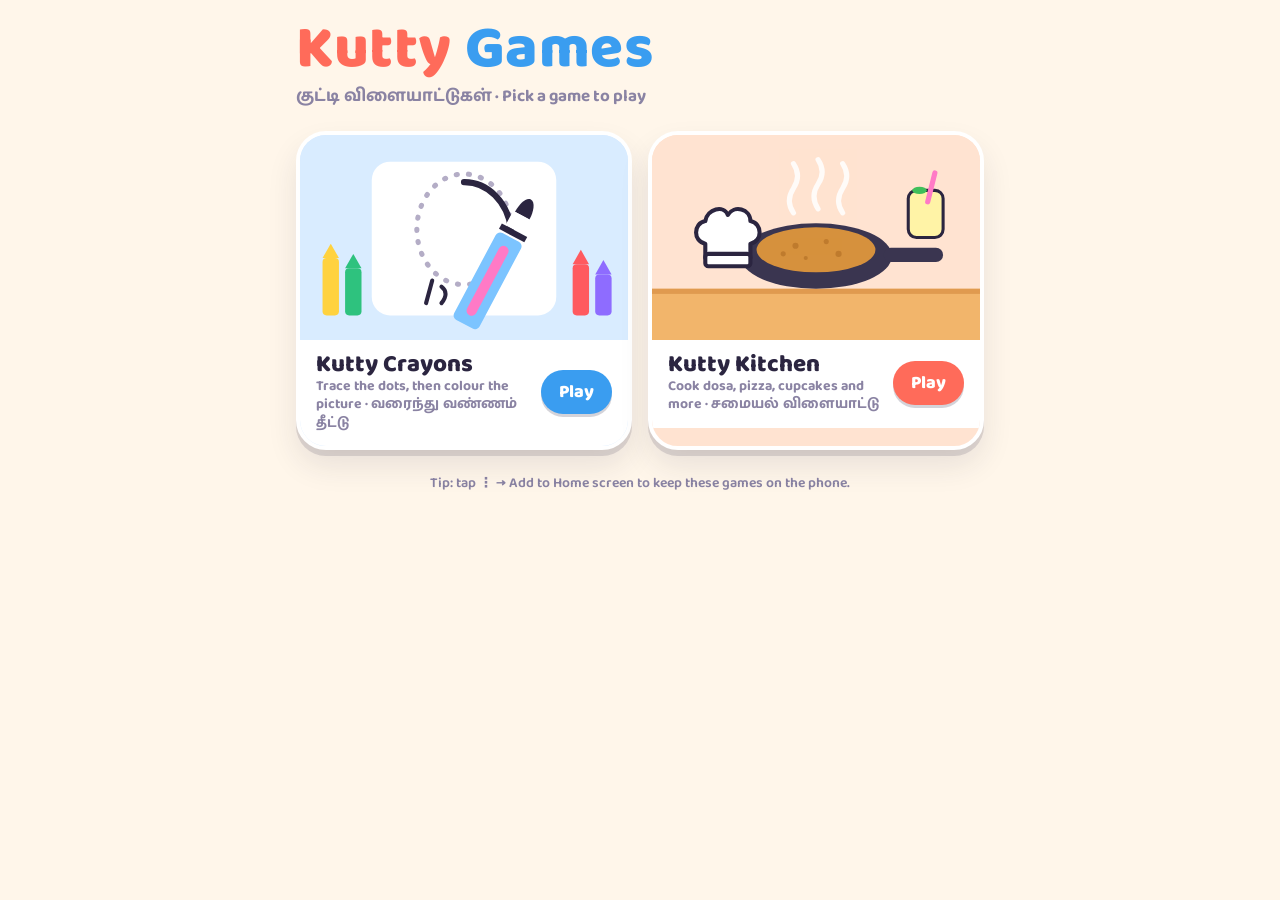
==== index.html @ e0dbfd96 "Add Kutty Games home screen and Kutty Kitchen cooking game; move Kutty Crayons to /crayons Co-Author" ====
<!doctype html>
<html lang="en">
<head>
<meta charset="utf-8">
<meta name="viewport" content="width=device-width,initial-scale=1,viewport-fit=cover">
<title>Kutty Games</title>
<meta name="theme-color" content="#fff6ea">
<meta name="description" content="Kids games: trace-and-colour pictures and cook yummy dishes.">
<link rel="manifest" href="manifest.webmanifest">
<link rel="icon" href="icons/icon-192.png">
<link rel="apple-touch-icon" href="icons/icon-192.png">
<meta name="apple-mobile-web-app-capable" content="yes">
<meta name="mobile-web-app-capable" content="yes">
<meta name="apple-mobile-web-app-title" content="Kutty Games">
<link rel="preconnect" href="https://fonts.googleapis.com">
<link rel="stylesheet" href="https://fonts.googleapis.com/css2?family=Baloo+Thambi+2:wght@500;600;700;800&display=swap">
<style>
/* Layout: playful home screen — big title, then one large tile per game. Single bright look on purpose. */
:root{--paper:#fff6ea;--ink:#2b2540;--muted:#8a83a3;--font:"Baloo Thambi 2","Nirmala UI","Latha",system-ui,sans-serif;color-scheme:light}
html{box-sizing:border-box;min-height:100%;padding-top:env(safe-area-inset-top,0px);padding-bottom:env(safe-area-inset-bottom,0px)}
*,*::before,*::after{box-sizing:inherit}
body{margin:0;background:var(--paper);color:var(--ink);font-family:var(--font);-webkit-tap-highlight-color:transparent}
main{max-width:720px;margin:0 auto;padding-block:20px 32px;padding-left:max(16px,env(safe-area-inset-left,0px));padding-right:max(16px,env(safe-area-inset-right,0px))}
h1{margin:0;font-size:clamp(40px,11vw,60px);font-weight:800;line-height:.95;letter-spacing:.01em}
h1 span{display:inline-block}
h1 span:nth-child(1){color:#ff6b5a}h1 span:nth-child(2){color:#3a9df0}
.sub{margin:6px 0 22px;color:var(--muted);font-weight:700;font-size:17px}
.games{display:grid;grid-template-columns:repeat(auto-fit,minmax(260px,1fr));gap:16px}
a.game{position:relative;display:flex;flex-direction:column;border-radius:30px;border:4px solid #fff;background:var(--bg);color:var(--ink);text-decoration:none;overflow:hidden;box-shadow:0 6px 0 rgba(43,37,64,.14),0 16px 30px rgba(43,37,64,.10);transition:transform .15s}
a.game:active{transform:scale(.97)}
a.game:focus-visible{outline:4px solid var(--ink);outline-offset:3px}
.art{aspect-ratio:16/10;display:grid;place-items:center}
.art svg{width:100%;height:100%;display:block}
.info{background:#fff;padding:12px 16px 14px;display:flex;align-items:center;gap:12px}
.info div{flex:1;min-width:0}
.info b{display:block;font-size:24px;font-weight:800;line-height:1.05}
.info small{display:block;color:var(--muted);font-weight:700;font-size:14px;line-height:1.3}
.play{flex:none;background:var(--btn);color:#fff;font-weight:800;font-size:18px;border-radius:999px;padding:8px 18px;box-shadow:0 3px 0 rgba(43,37,64,.2)}
.foot{margin-top:22px;color:var(--muted);font-weight:600;font-size:14px;text-align:center}
</style>
</head>
<body>
<main>
  <h1><span>Kutty</span> <span>Games</span></h1>
  <p class="sub">குட்டி விளையாட்டுகள் · Pick a game to play</p>
  <div class="games">
    <a class="game" href="crayons/" style="--bg:#d9ecff;--btn:#3a9df0">
      <div class="art"><svg viewBox="0 0 320 200" aria-hidden="true">
        <rect width="320" height="200" fill="#d9ecff"/>
        <rect x="70" y="26" width="180" height="150" rx="18" fill="#fff"/>
        <g fill="none" stroke="#b4adc6" stroke-width="5" stroke-linecap="round" stroke-dasharray="1 11"><ellipse cx="160" cy="92" rx="46" ry="54"/></g>
        <path d="M160 46a46 54 0 0 1 46 46" fill="none" stroke="#2b2540" stroke-width="6" stroke-linecap="round"/>
        <path d="M129 142l-6 22M138 148q8 6 0 16" fill="none" stroke="#2b2540" stroke-width="4" stroke-linecap="round"/>
        <g transform="rotate(28 214 84)"><path d="M214 60c5 0 8 9 8 18h-16c0-9 3-18 8-18z" fill="#2b2540"/><rect x="204" y="78" width="20" height="16" rx="3" fill="#ffffff"/><rect x="200" y="94" width="28" height="6" fill="#2b2540"/><rect x="200" y="102" width="28" height="96" rx="5" fill="#7cc4ff"/><rect x="209" y="112" width="10" height="76" rx="5" fill="#ff7ac6"/></g>
        <g><rect x="22" y="120" width="16" height="56" rx="4" fill="#ffd23f"/><path d="M22 120l8-14 8 14z" fill="#ffd23f"/><rect x="44" y="130" width="16" height="46" rx="4" fill="#2ec27e"/><path d="M44 130l8-14 8 14z" fill="#2ec27e"/><rect x="266" y="126" width="16" height="50" rx="4" fill="#ff5a5f"/><path d="M266 126l8-14 8 14z" fill="#ff5a5f"/><rect x="288" y="136" width="16" height="40" rx="4" fill="#8e6cff"/><path d="M288 136l8-14 8 14z" fill="#8e6cff"/></g>
      </svg></div>
      <div class="info"><div><b>Kutty Crayons</b><small>Trace the dots, then colour the picture · வரைந்து வண்ணம் தீட்டு</small></div><span class="play">Play</span></div>
    </a>
    <a class="game" href="kitchen/" style="--bg:#ffe3d1;--btn:#ff6b5a">
      <div class="art"><svg viewBox="0 0 320 200" aria-hidden="true">
        <rect width="320" height="200" fill="#ffe3d1"/>
        <rect x="0" y="150" width="320" height="50" fill="#f2b56b"/><rect x="0" y="150" width="320" height="5" fill="#e09a4f"/>
        <ellipse cx="160" cy="118" rx="74" ry="32" fill="#3a3550"/><rect x="226" y="110" width="58" height="14" rx="7" fill="#3a3550"/>
        <ellipse cx="160" cy="112" rx="58" ry="22" fill="#d6913d"/>
        <g fill="#a8661f" opacity=".5"><circle cx="140" cy="108" r="3"/><circle cx="170" cy="104" r="2.5"/><circle cx="182" cy="116" r="3"/><circle cx="150" cy="120" r="2"/><circle cx="128" cy="116" r="2.5"/></g>
        <g fill="none" stroke="#fff" stroke-width="5" stroke-linecap="round" opacity=".85"><path d="M138 76q-8-12 0-24t0-24"/><path d="M162 72q-8-12 0-24t0-24"/><path d="M186 76q-8-12 0-24t0-24"/></g>
        <g transform="translate(42 70)"><path d="M10 36c-12-2-12-20 0-22 2-12 18-16 22-6 6-10 22-6 22 6 12 2 12 20 0 22v14H10z" fill="#fff" stroke="#2b2540" stroke-width="4" stroke-linejoin="round"/><rect x="10" y="46" width="44" height="12" rx="3" fill="#fff" stroke="#2b2540" stroke-width="4"/></g>
        <g transform="translate(250 34)"><rect x="0" y="20" width="34" height="46" rx="8" fill="#fff3a6" stroke="#2b2540" stroke-width="3"/><rect x="20" y="0" width="5" height="34" rx="2.5" fill="#ff7ac6" transform="rotate(14 22 17)"/><ellipse cx="11" cy="20" rx="7" ry="3.5" fill="#3fbf5a"/></g>
      </svg></div>
      <div class="info"><div><b>Kutty Kitchen</b><small>Cook dosa, pizza, cupcakes and more · சமையல் விளையாட்டு</small></div><span class="play">Play</span></div>
    </a>
  </div>
  <p class="foot">Tip: tap ⋮ → Add to Home screen to keep these games on the phone.</p>
</main>
<script>if("serviceWorker" in navigator)addEventListener("load",()=>navigator.serviceWorker.register("sw.js").catch(()=>{}));</script>
</body>
</html>
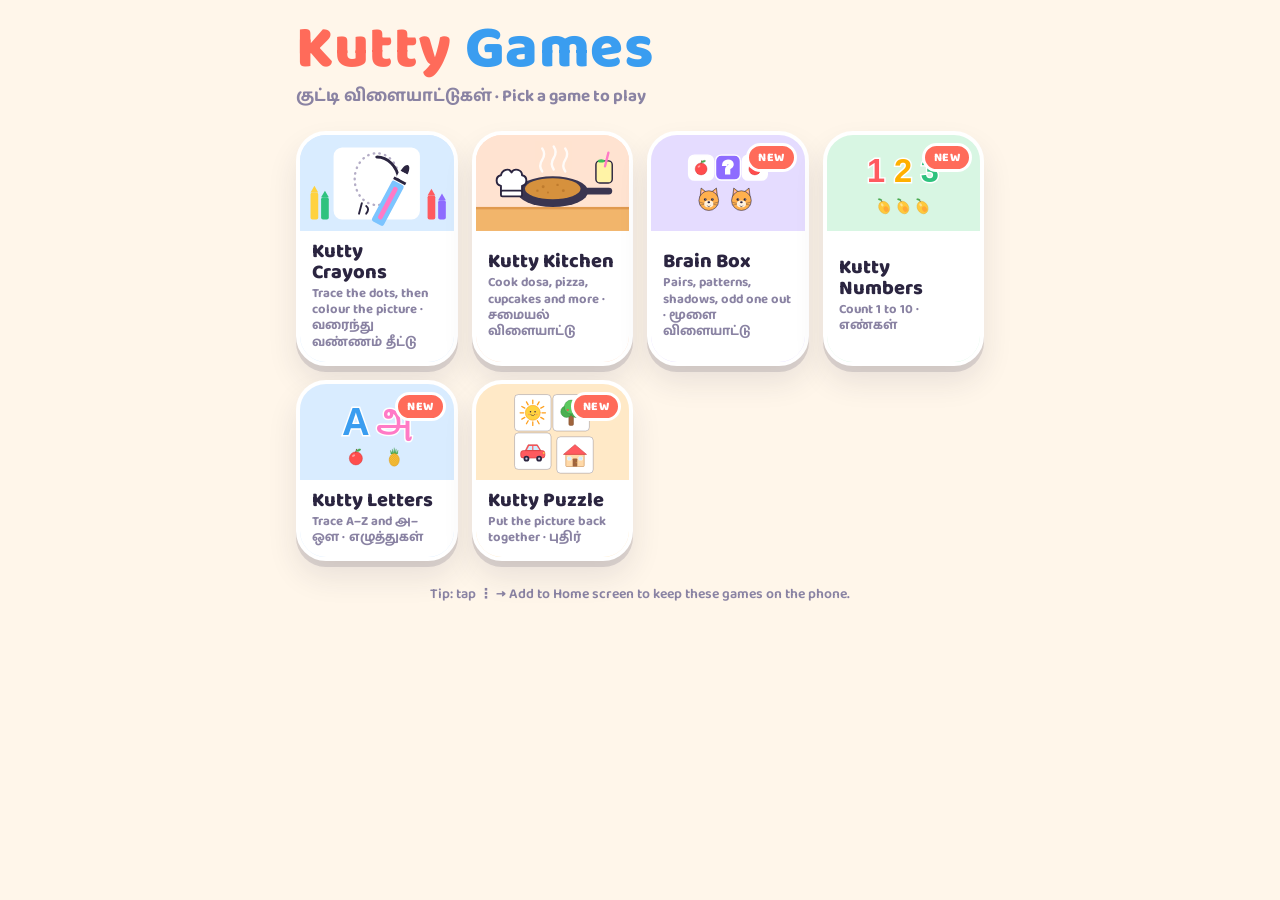
==== commit 7d48d4a9: "Add Brain Box, Kutty Numbers, Kutty Letters and Kutty Puzzle with shared kit Co-Authored-By: Claude " ====
--- a/index.html
+++ b/index.html
@@ -5,7 +5,7 @@
 <meta name="viewport" content="width=device-width,initial-scale=1,viewport-fit=cover">
 <title>Kutty Games</title>
 <meta name="theme-color" content="#fff6ea">
-<meta name="description" content="Kids games: trace-and-colour pictures and cook yummy dishes.">
+<meta name="description" content="Kids games: colouring, cooking, brain puzzles, numbers, letters and jigsaws.">
 <link rel="manifest" href="manifest.webmanifest">
 <link rel="icon" href="icons/icon-192.png">
 <link rel="apple-touch-icon" href="icons/icon-192.png">
@@ -25,17 +25,19 @@
 h1 span{display:inline-block}
 h1 span:nth-child(1){color:#ff6b5a}h1 span:nth-child(2){color:#3a9df0}
 .sub{margin:6px 0 22px;color:var(--muted);font-weight:700;font-size:17px}
-.games{display:grid;grid-template-columns:repeat(auto-fit,minmax(260px,1fr));gap:16px}
-a.game{position:relative;display:flex;flex-direction:column;border-radius:30px;border:4px solid #fff;background:var(--bg);color:var(--ink);text-decoration:none;overflow:hidden;box-shadow:0 6px 0 rgba(43,37,64,.14),0 16px 30px rgba(43,37,64,.10);transition:transform .15s}
+.games{display:grid;grid-template-columns:repeat(auto-fill,minmax(min(160px,calc(50% - 8px)),1fr));gap:14px}
+a.game{position:relative;border-radius:26px;display:flex;flex-direction:column;border-radius:30px;border:4px solid #fff;background:var(--bg);color:var(--ink);text-decoration:none;overflow:hidden;box-shadow:0 6px 0 rgba(43,37,64,.14),0 16px 30px rgba(43,37,64,.10);transition:transform .15s}
 a.game:active{transform:scale(.97)}
 a.game:focus-visible{outline:4px solid var(--ink);outline-offset:3px}
 .art{aspect-ratio:16/10;display:grid;place-items:center}
 .art svg{width:100%;height:100%;display:block}
-.info{background:#fff;padding:12px 16px 14px;display:flex;align-items:center;gap:12px}
+.info{background:#fff;padding:10px 12px 12px;display:flex;align-items:center;gap:8px;flex:1}
 .info div{flex:1;min-width:0}
-.info b{display:block;font-size:24px;font-weight:800;line-height:1.05}
-.info small{display:block;color:var(--muted);font-weight:700;font-size:14px;line-height:1.3}
-.play{flex:none;background:var(--btn);color:#fff;font-weight:800;font-size:18px;border-radius:999px;padding:8px 18px;box-shadow:0 3px 0 rgba(43,37,64,.2)}
+.info b{display:block;font-size:20px;font-weight:800;line-height:1.05}
+.info small{display:block;color:var(--muted);font-weight:700;font-size:13px;line-height:1.25;margin-top:2px}
+.art canvas{width:100%;height:100%;display:block}
+.new{position:absolute;top:8px;right:8px;background:#ff6b5a;color:#fff;font-weight:800;font-size:12px;border:3px solid #fff;border-radius:999px;padding:2px 9px;letter-spacing:.04em}
+.play{display:none}
 .foot{margin-top:22px;color:var(--muted);font-weight:600;font-size:14px;text-align:center}
 </style>
 </head>
@@ -69,9 +71,38 @@
       </svg></div>
       <div class="info"><div><b>Kutty Kitchen</b><small>Cook dosa, pizza, cupcakes and more · சமையல் விளையாட்டு</small></div><span class="play">Play</span></div>
     </a>
+    <a class="game" href="brain/" style="--bg:#e5dcff;--btn:#8e6cff"><span class="new">NEW</span>
+      <div class="art" data-art="brain"></div>
+      <div class="info"><div><b>Brain Box</b><small>Pairs, patterns, shadows, odd one out · மூளை விளையாட்டு</small></div></div>
+    </a>
+    <a class="game" href="numbers/" style="--bg:#d8f6e3;--btn:#2ec27e"><span class="new">NEW</span>
+      <div class="art" data-art="numbers"></div>
+      <div class="info"><div><b>Kutty Numbers</b><small>Count 1 to 10 · எண்கள்</small></div></div>
+    </a>
+    <a class="game" href="letters/" style="--bg:#d9ecff;--btn:#3a9df0"><span class="new">NEW</span>
+      <div class="art" data-art="letters"></div>
+      <div class="info"><div><b>Kutty Letters</b><small>Trace A–Z and அ–ஔ · எழுத்துகள்</small></div></div>
+    </a>
+    <a class="game" href="puzzle/" style="--bg:#ffe9c7;--btn:#ff9f1c"><span class="new">NEW</span>
+      <div class="art" data-art="puzzle"></div>
+      <div class="info"><div><b>Kutty Puzzle</b><small>Put the picture back together · புதிர்</small></div></div>
+    </a>
   </div>
   <p class="foot">Tip: tap ⋮ → Add to Home screen to keep these games on the phone.</p>
 </main>
+<script src="shared/kit.js"></script>
+<script>
+(function(){const K=Kit,{circ,rrect,fs}=K;
+const at=(c,n,x,y,s)=>{c.save();c.translate(x-s/2,y-s/2);c.scale(s/100,s/100);K.drawArt(c,n);c.restore()};
+const T=(c,t,x,y,sz,col)=>{c.font=`800 ${sz}px "Baloo Thambi 2",sans-serif`;c.textAlign="center";c.textBaseline="middle";c.lineWidth=3;c.strokeStyle="#fff";c.strokeText(t,x,y);c.fillStyle=col;c.fillText(t,x,y)};
+const ART={
+ brain(c){[[18,18,"apple"],[50,18,"?"],[82,18,"star"]];for(const[x,y,n,o]of[[22,34,"apple",1],[50,34,"q",0],[78,34,"apple",1]]){rrect(c,x-13,y-13,26,26,6);fs(c,o?"#fff":"#8e6cff","#fff",1.5);if(o)at(c,n,x,y,20);else T(c,"?",x,y+1,18,"#fff")}at(c,"cat",30,66,30);at(c,"cat",64,66,30);K.circ(c,64,66,17,"rgba(74,68,96,.0)")},
+ numbers(c){T(c,"1",22,40,34,"#ff5a5f");T(c,"2",50,40,34,"#ffb000");T(c,"3",78,40,34,"#2ec27e");for(let i=0;i<3;i++)at(c,"mango",30+i*20,74,20)},
+ letters(c){T(c,"A",28,42,40,"#3a9df0");T(c,"அ",68,42,40,"#ff7ac6");at(c,"apple",28,76,22);at(c,"pineapple",68,76,22)},
+ puzzle(c){const s=["sun","tree","car","house"];s.forEach((n,i)=>{const x=30+(i%2)*40,y=30+Math.floor(i/2)*40,o=i===3?4:0;rrect(c,x-19+o,y-19+o,38,38,4);fs(c,"#fff","rgba(43,37,64,.25)",1);at(c,n,x+o,y+o,30)})}};
+document.querySelectorAll("[data-art]").forEach(el=>{const r=el.getBoundingClientRect();const w=r.width||200,h=w*10/16;const cv=K.canvas(c=>{c.save();c.translate(50,50);c.scale(1,1);c.translate(-50,-50);ART[el.dataset.art](c);c.restore()},h);cv.style.width="auto";cv.style.height="100%";el.append(cv)});
+})();
+</script>
 <script>if("serviceWorker" in navigator)addEventListener("load",()=>navigator.serviceWorker.register("sw.js").catch(()=>{}));</script>
 </body>
 </html>
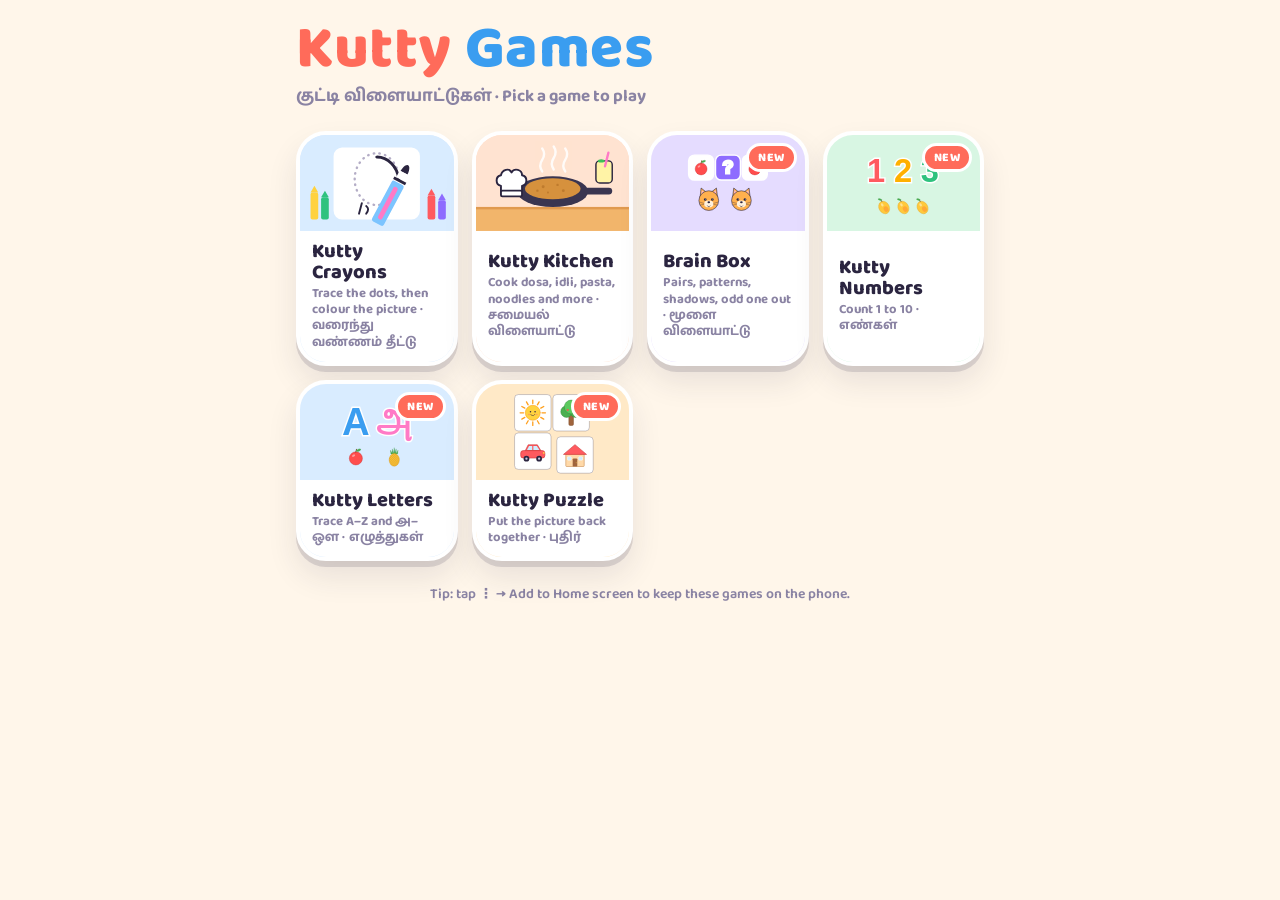
==== commit c52fbd9e: "Kutty Kitchen: add Idli, Pasta and Noodles Co-Authored-By: Claude Opus 5.5 <noreply@anthropic.com> C" ====
--- a/index.html
+++ b/index.html
@@ -69,7 +69,7 @@
         <g transform="translate(42 70)"><path d="M10 36c-12-2-12-20 0-22 2-12 18-16 22-6 6-10 22-6 22 6 12 2 12 20 0 22v14H10z" fill="#fff" stroke="#2b2540" stroke-width="4" stroke-linejoin="round"/><rect x="10" y="46" width="44" height="12" rx="3" fill="#fff" stroke="#2b2540" stroke-width="4"/></g>
         <g transform="translate(250 34)"><rect x="0" y="20" width="34" height="46" rx="8" fill="#fff3a6" stroke="#2b2540" stroke-width="3"/><rect x="20" y="0" width="5" height="34" rx="2.5" fill="#ff7ac6" transform="rotate(14 22 17)"/><ellipse cx="11" cy="20" rx="7" ry="3.5" fill="#3fbf5a"/></g>
       </svg></div>
-      <div class="info"><div><b>Kutty Kitchen</b><small>Cook dosa, pizza, cupcakes and more · சமையல் விளையாட்டு</small></div><span class="play">Play</span></div>
+      <div class="info"><div><b>Kutty Kitchen</b><small>Cook dosa, idli, pasta, noodles and more · சமையல் விளையாட்டு</small></div><span class="play">Play</span></div>
     </a>
     <a class="game" href="brain/" style="--bg:#e5dcff;--btn:#8e6cff"><span class="new">NEW</span>
       <div class="art" data-art="brain"></div>
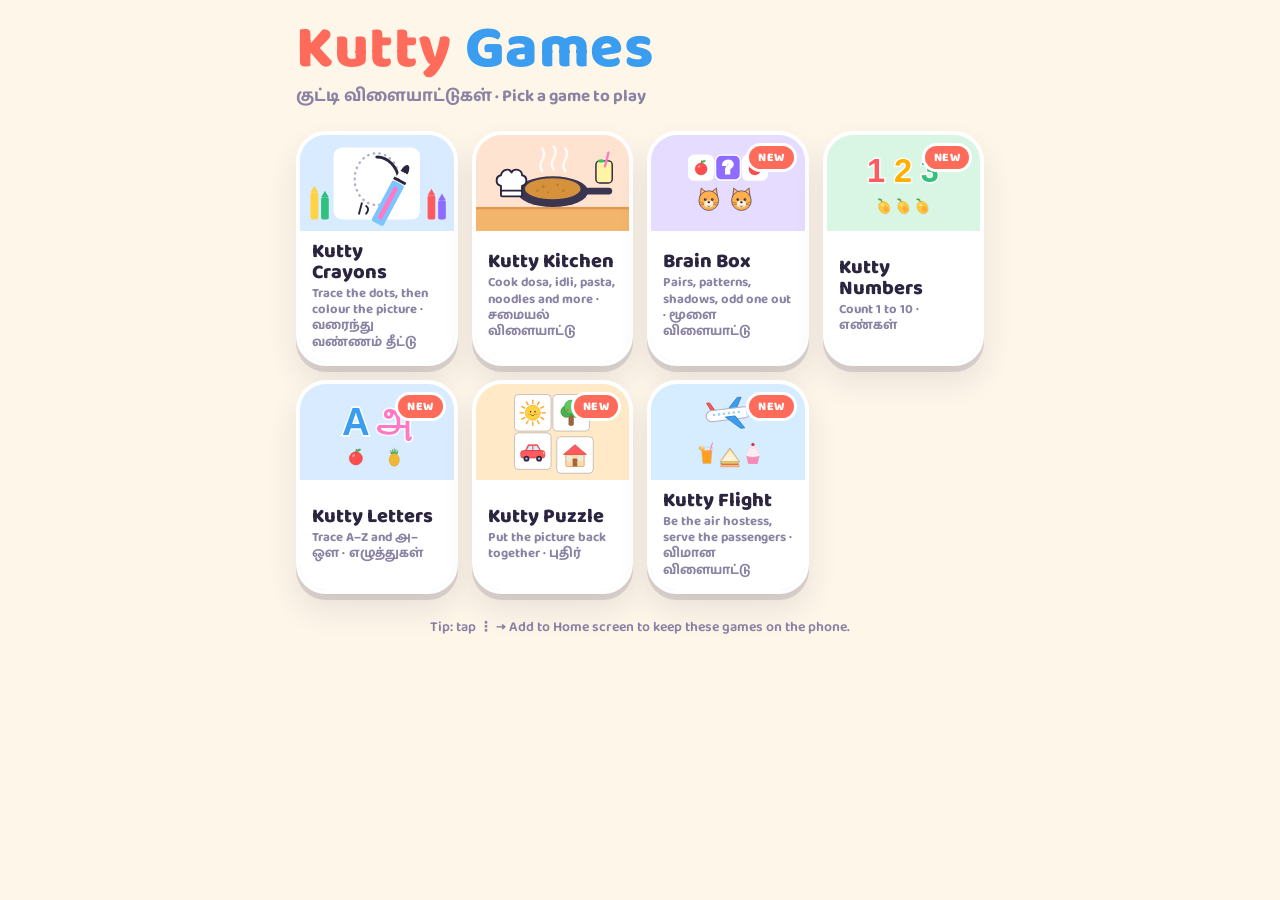
==== commit a8fd87a6: "Fix blank game screens on phones; add Kutty Flight air-hostess game Co-Authored-By: Claude Opus 5.5 " ====
--- a/index.html
+++ b/index.html
@@ -87,6 +87,10 @@
       <div class="art" data-art="puzzle"></div>
       <div class="info"><div><b>Kutty Puzzle</b><small>Put the picture back together · புதிர்</small></div></div>
     </a>
+    <a class="game" href="flight/" style="--bg:#d6ecff;--btn:#3a5bd9"><span class="new">NEW</span>
+      <div class="art" data-art="flight"></div>
+      <div class="info"><div><b>Kutty Flight</b><small>Be the air hostess, serve the passengers · விமான விளையாட்டு</small></div></div>
+    </a>
   </div>
   <p class="foot">Tip: tap ⋮ → Add to Home screen to keep these games on the phone.</p>
 </main>
@@ -99,6 +103,7 @@
  brain(c){[[18,18,"apple"],[50,18,"?"],[82,18,"star"]];for(const[x,y,n,o]of[[22,34,"apple",1],[50,34,"q",0],[78,34,"apple",1]]){rrect(c,x-13,y-13,26,26,6);fs(c,o?"#fff":"#8e6cff","#fff",1.5);if(o)at(c,n,x,y,20);else T(c,"?",x,y+1,18,"#fff")}at(c,"cat",30,66,30);at(c,"cat",64,66,30);K.circ(c,64,66,17,"rgba(74,68,96,.0)")},
  numbers(c){T(c,"1",22,40,34,"#ff5a5f");T(c,"2",50,40,34,"#ffb000");T(c,"3",78,40,34,"#2ec27e");for(let i=0;i<3;i++)at(c,"mango",30+i*20,74,20)},
  letters(c){T(c,"A",28,42,40,"#3a9df0");T(c,"அ",68,42,40,"#ff7ac6");at(c,"apple",28,76,22);at(c,"pineapple",68,76,22)},
+ flight(c){at(c,"plane",50,30,52);at(c,"juice",28,72,26);at(c,"sandwich",52,74,26);at(c,"cupcake",76,72,26)},
  puzzle(c){const s=["sun","tree","car","house"];s.forEach((n,i)=>{const x=30+(i%2)*40,y=30+Math.floor(i/2)*40,o=i===3?4:0;rrect(c,x-19+o,y-19+o,38,38,4);fs(c,"#fff","rgba(43,37,64,.25)",1);at(c,n,x+o,y+o,30)})}};
 document.querySelectorAll("[data-art]").forEach(el=>{const r=el.getBoundingClientRect();const w=r.width||200,h=w*10/16;const cv=K.canvas(c=>{c.save();c.translate(50,50);c.scale(1,1);c.translate(-50,-50);ART[el.dataset.art](c);c.restore()},h);cv.style.width="auto";cv.style.height="100%";el.append(cv)});
 })();
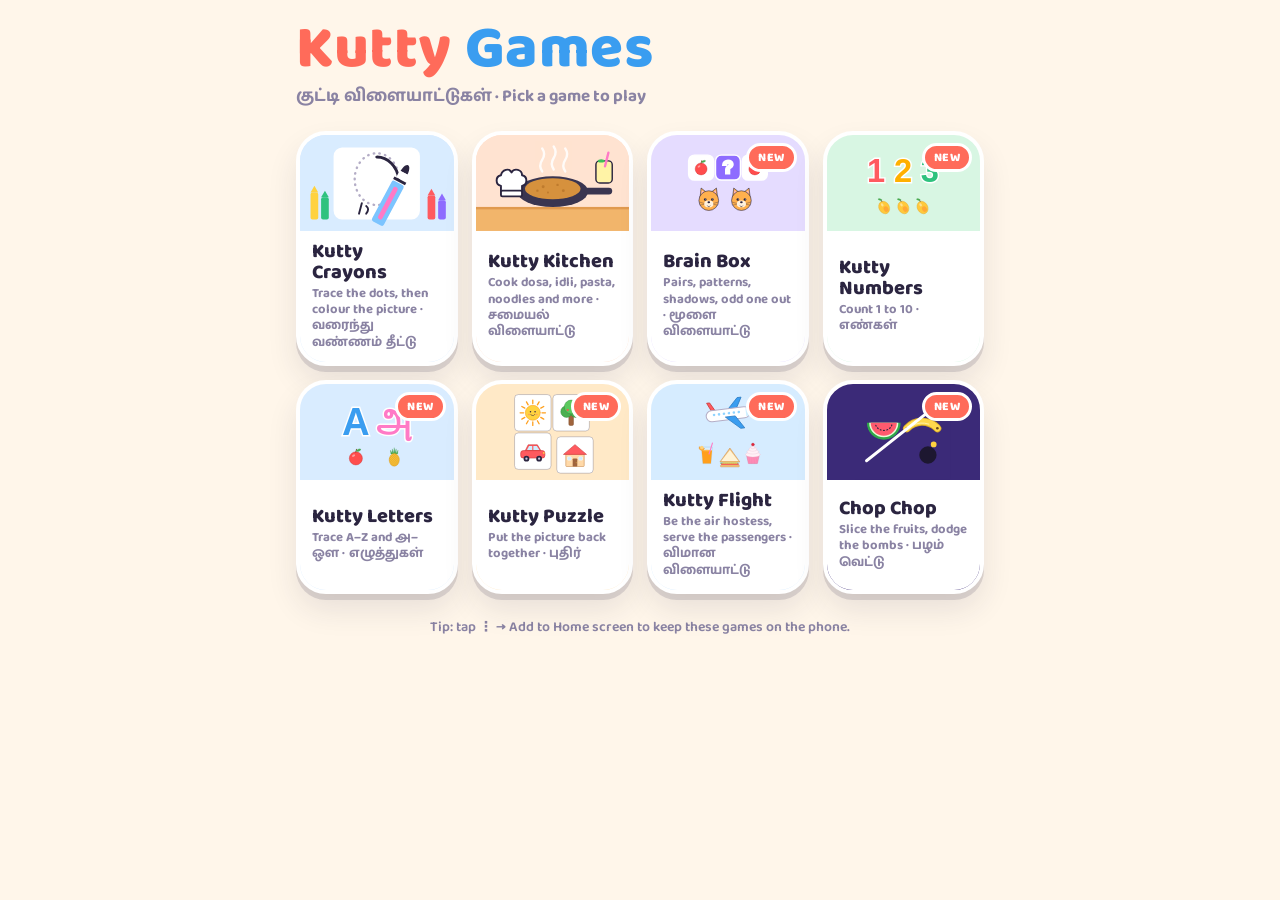
==== commit a05bd5a1: "Add Chop Chop fruit-slicing game with bombs, combos and best score Co-Authored-By: Claude Opus 5.5 <" ====
--- a/index.html
+++ b/index.html
@@ -91,6 +91,10 @@
       <div class="art" data-art="flight"></div>
       <div class="info"><div><b>Kutty Flight</b><small>Be the air hostess, serve the passengers · விமான விளையாட்டு</small></div></div>
     </a>
+    <a class="game" href="chop/" style="--bg:#3b2a78;--btn:#ff6b5a"><span class="new">NEW</span>
+      <div class="art" data-art="chop"></div>
+      <div class="info"><div><b>Chop Chop</b><small>Slice the fruits, dodge the bombs · பழம் வெட்டு</small></div></div>
+    </a>
   </div>
   <p class="foot">Tip: tap ⋮ → Add to Home screen to keep these games on the phone.</p>
 </main>
@@ -104,6 +108,7 @@
  numbers(c){T(c,"1",22,40,34,"#ff5a5f");T(c,"2",50,40,34,"#ffb000");T(c,"3",78,40,34,"#2ec27e");for(let i=0;i<3;i++)at(c,"mango",30+i*20,74,20)},
  letters(c){T(c,"A",28,42,40,"#3a9df0");T(c,"அ",68,42,40,"#ff7ac6");at(c,"apple",28,76,22);at(c,"pineapple",68,76,22)},
  flight(c){at(c,"plane",50,30,52);at(c,"juice",28,72,26);at(c,"sandwich",52,74,26);at(c,"cupcake",76,72,26)},
+ chop(c){c.fillStyle="#3b2a78";c.fillRect(0,0,100,100);at(c,"watermelon",30,46,40);at(c,"banana",70,40,34);c.save();c.strokeStyle="#fff";c.lineWidth=3;c.lineCap="round";c.beginPath();c.moveTo(12,80);c.lineTo(88,20);c.stroke();c.restore();K.circ(c,76,74,9,"#1d1730");c.fillStyle="#ffd23f";K.circ(c,82,63,3,"#ffd23f")},
  puzzle(c){const s=["sun","tree","car","house"];s.forEach((n,i)=>{const x=30+(i%2)*40,y=30+Math.floor(i/2)*40,o=i===3?4:0;rrect(c,x-19+o,y-19+o,38,38,4);fs(c,"#fff","rgba(43,37,64,.25)",1);at(c,n,x+o,y+o,30)})}};
 document.querySelectorAll("[data-art]").forEach(el=>{const r=el.getBoundingClientRect();const w=r.width||200,h=w*10/16;const cv=K.canvas(c=>{c.save();c.translate(50,50);c.scale(1,1);c.translate(-50,-50);ART[el.dataset.art](c);c.restore()},h);cv.style.width="auto";cv.style.height="100%";el.append(cv)});
 })();
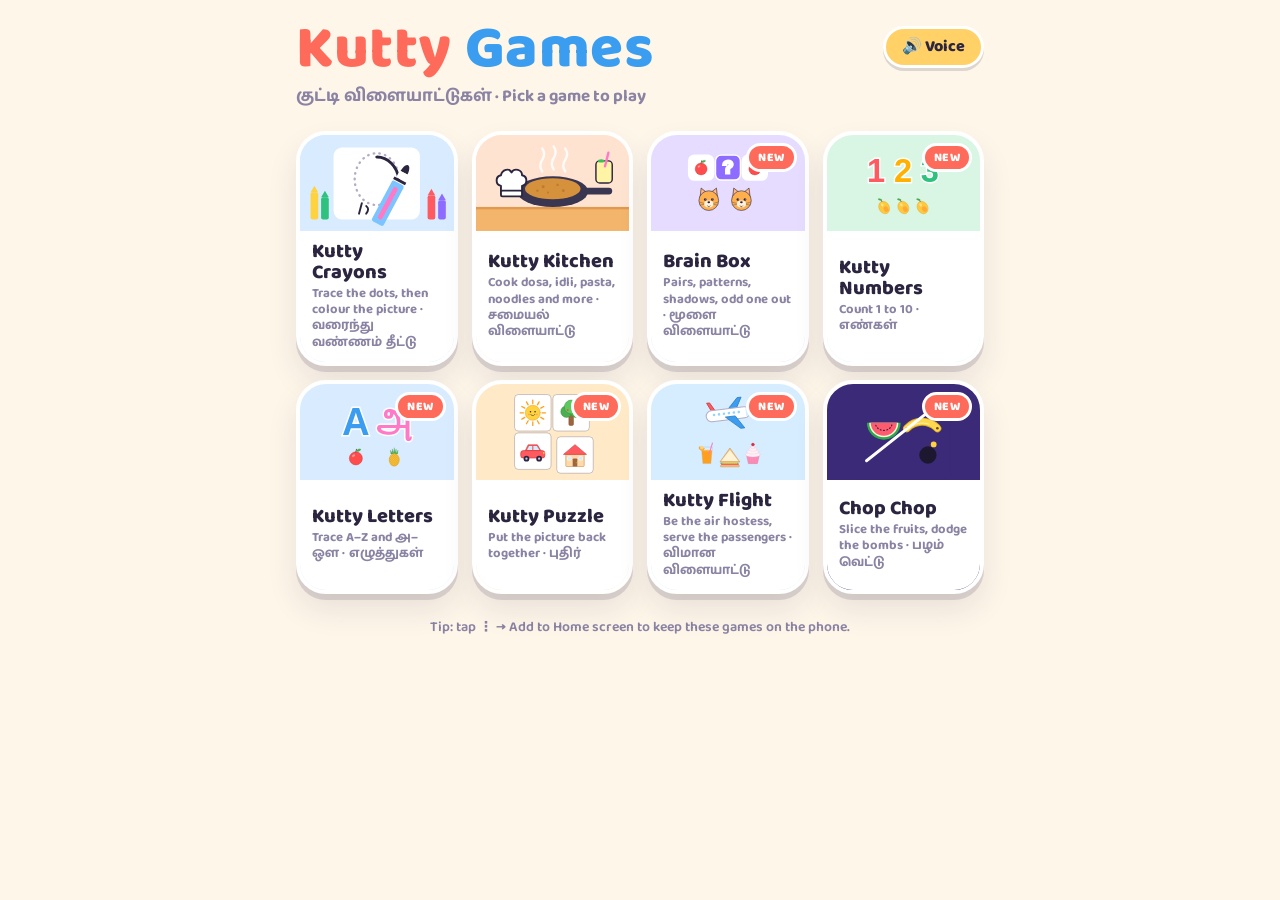
==== commit 7c5bdbb4: "Sweeter voice: prefer female Tamil and Indian English voices in all games; Voice settings on home sc" ====
--- a/index.html
+++ b/index.html
@@ -38,12 +38,25 @@
 .art canvas{width:100%;height:100%;display:block}
 .new{position:absolute;top:8px;right:8px;background:#ff6b5a;color:#fff;font-weight:800;font-size:12px;border:3px solid #fff;border-radius:999px;padding:2px 9px;letter-spacing:.04em}
 .play{display:none}
+.top{display:flex;align-items:flex-start;justify-content:space-between;gap:12px}
+.vbtn{flex:none;border:3px solid #fff;background:#ffd166;border-radius:999px;padding:10px 16px;font:800 16px/1 var(--font);color:var(--ink);cursor:pointer;box-shadow:0 3px 0 rgba(43,37,64,.16);margin-top:6px}
+.vpanel{position:fixed;inset:0;background:rgba(43,37,64,.4);z-index:40;display:flex;align-items:flex-end;justify-content:center}
+.vpanel>div{background:var(--paper);width:100%;max-width:560px;border-radius:28px 28px 0 0;padding:18px max(16px,env(safe-area-inset-right,0px)) calc(18px + env(safe-area-inset-bottom,0px)) max(16px,env(safe-area-inset-left,0px));display:flex;flex-direction:column;gap:12px;max-height:88%;overflow:auto}
+.vpanel h2{margin:0;font-size:24px;font-weight:800}
+.vpanel label{font-weight:800;font-size:15px;display:block;margin-bottom:4px}
+.vpanel select{width:100%;font:600 15px/1.2 var(--font);padding:10px;border-radius:14px;border:2px solid #e2d8f3;background:#fff;color:var(--ink)}
+.vrow{display:flex;gap:8px;align-items:center}
+.vrow select{flex:1;min-width:0}
+.vt{flex:none;border:0;background:#8e6cff;color:#fff;font:800 15px/1 var(--font);border-radius:12px;padding:12px 14px;cursor:pointer}
+.vpanel input[type=range]{width:100%}
+.vnote{color:var(--muted);font-weight:600;font-size:14px;line-height:1.35;margin:0}
+.vdone{border:0;background:#3ccf6a;color:#fff;font:800 18px/1 var(--font);border-radius:999px;padding:14px;cursor:pointer}
 .foot{margin-top:22px;color:var(--muted);font-weight:600;font-size:14px;text-align:center}
 </style>
 </head>
 <body>
 <main>
-  <h1><span>Kutty</span> <span>Games</span></h1>
+  <div class="top"><h1><span>Kutty</span> <span>Games</span></h1><button class="vbtn" id="bVoice">🔊 Voice</button></div>
   <p class="sub">குட்டி விளையாட்டுகள் · Pick a game to play</p>
   <div class="games">
     <a class="game" href="crayons/" style="--bg:#d9ecff;--btn:#3a9df0">
@@ -113,6 +126,30 @@
 document.querySelectorAll("[data-art]").forEach(el=>{const r=el.getBoundingClientRect();const w=r.width||200,h=w*10/16;const cv=K.canvas(c=>{c.save();c.translate(50,50);c.scale(1,1);c.translate(-50,-50);ART[el.dataset.art](c);c.restore()},h);cv.style.width="auto";cv.style.height="100%";el.append(cv)});
 })();
 </script>
+<script>
+(function(){const K=Kit,$=K.$;
+$("#bVoice").onclick=()=>{
+  const opt=lang=>{const cur=K.currentVoice(lang),l=K.voiceList(lang);if(!l.length)return'<option value="">No voice on this device</option>';return l.map(v=>`<option value="${v.name.replace(/"/g,"&quot;")}" ${cur&&cur.name===v.name?"selected":""}>${v.name} (${v.lang})</option>`).join("")};
+  const d=document.createElement("div");d.className="vpanel";d.innerHTML=`<div role="dialog" aria-label="Voice settings"><h2>Voice</h2>
+   <p class="vnote">Pick the sweetest female voice on this phone or TV. The best one is chosen for you; tap Test to hear others.</p>
+   <div><label for="vEn">English voice</label><div class="vrow"><select id="vEn">${opt("en")}</select><button class="vt" id="tEn">Test</button></div></div>
+   <div><label for="vTa">தமிழ் voice</label><div class="vrow"><select id="vTa">${opt("ta")}</select><button class="vt" id="tTa">Test</button></div></div>
+   <div><label for="vPitch">Sweetness (pitch)</label><input type="range" id="vPitch" min="0.9" max="1.5" step="0.05" value="${K.voicePitch()}"></div>
+   <div><label for="vRate">Speed</label><input type="range" id="vRate" min="0.6" max="1.1" step="0.05" value="${K.voiceRate()}"></div>
+   <p class="vnote">No Tamil voice, or it sounds robotic? On Android: Settings → Text-to-speech → Google → Install voice data → தமிழ் and English (India), pick a female voice. On iPhone: Settings → Accessibility → Spoken Content → Voices → Tamil (Vani) and English (India) → download the Enhanced voice. Then reopen this page.</p>
+   <button class="vdone" id="vDone">Done</button></div>`;
+  document.body.append(d);
+  const test=()=>{K.actx();K.speak([{t:"Hi! Let's play together!"},{t:"வணக்கம்! விளையாடலாமா?",ta:"Vanakkam! Vilaiyaadalaamaa?"}])};
+  $("#vEn").onchange=e=>{K.setVoice("en",e.target.value);K.speak("Hi! Let's play together!")};
+  $("#vTa").onchange=e=>{K.setVoice("ta",e.target.value);K.speak([{t:"வணக்கம்! விளையாடலாமா?",ta:"Vanakkam"}])};
+  $("#tEn").onclick=()=>{K.actx();K.speak("Hi! Let's play together! Well done!")};
+  $("#tTa").onclick=()=>{K.actx();K.speak([{t:"வணக்கம்! விளையாடலாமா? மிகவும் நன்று!",ta:"Vanakkam"}])};
+  $("#vPitch").oninput=e=>{K.store.set("kg_pitch",+e.target.value)};$("#vPitch").onchange=test;
+  $("#vRate").oninput=e=>{K.store.set("kg_rate",+e.target.value)};$("#vRate").onchange=test;
+  const close=()=>d.remove();$("#vDone").onclick=close;d.onclick=e=>{if(e.target===d)close()};d.classList.add("sheet");setTimeout(()=>K.focus($("#tEn")),30);
+};
+})();
+</script>
 <script>if("serviceWorker" in navigator)addEventListener("load",()=>navigator.serviceWorker.register("sw.js").catch(()=>{}));</script>
 </body>
 </html>
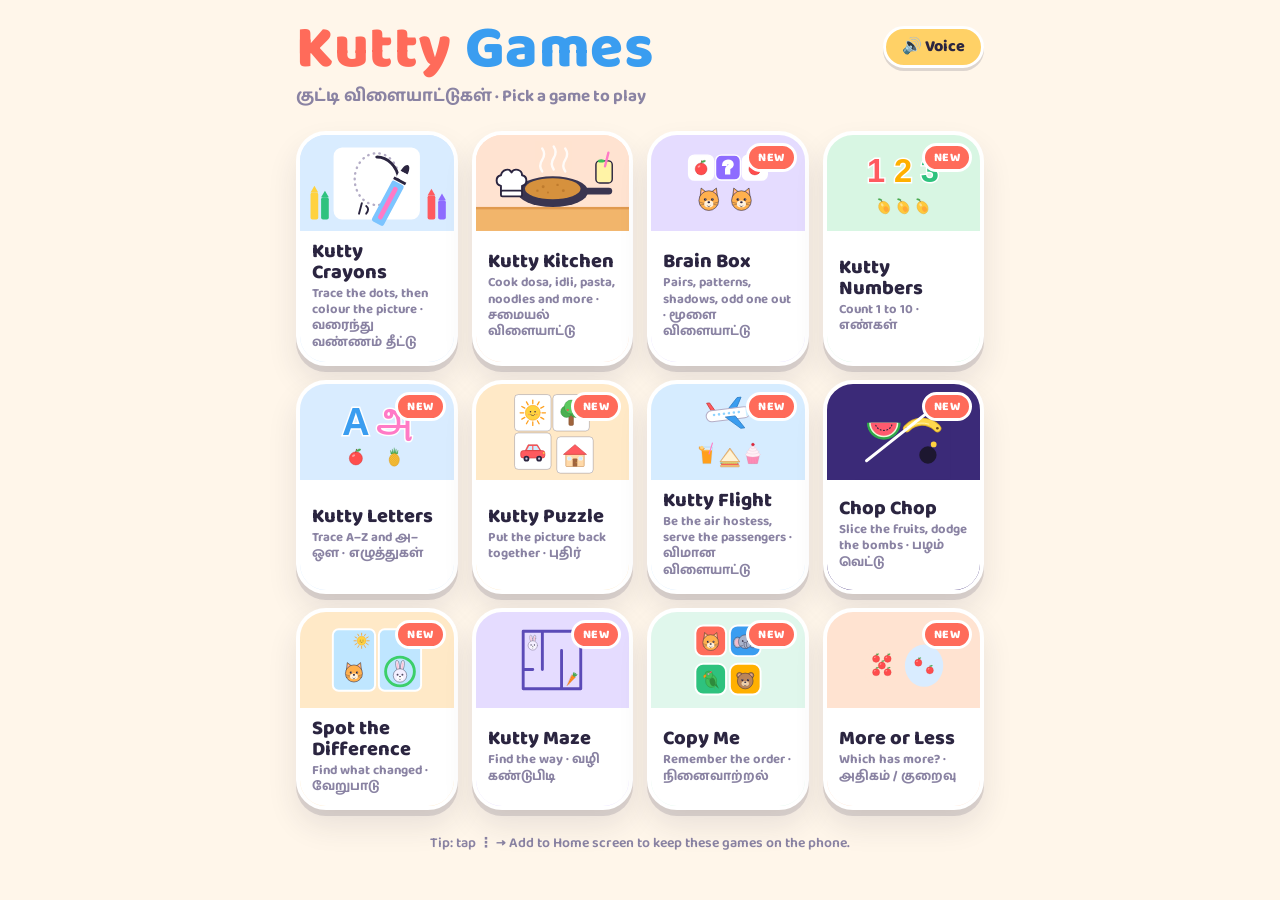
==== commit 0c0e0a36: "Add brain games: Spot the Difference, Maze, Copy Me, More or Less Co-Authored-By: Claude Opus 5.5 <n" ====
--- a/index.html
+++ b/index.html
@@ -108,6 +108,22 @@
       <div class="art" data-art="chop"></div>
       <div class="info"><div><b>Chop Chop</b><small>Slice the fruits, dodge the bombs · பழம் வெட்டு</small></div></div>
     </a>
+    <a class="game" href="spot/" style="--bg:#ffe9c7;--btn:#ff6b5a"><span class="new">NEW</span>
+      <div class="art" data-art="spot"></div>
+      <div class="info"><div><b>Spot the Difference</b><small>Find what changed · வேறுபாடு</small></div></div>
+    </a>
+    <a class="game" href="maze/" style="--bg:#e5dcff;--btn:#ff6b5a"><span class="new">NEW</span>
+      <div class="art" data-art="maze"></div>
+      <div class="info"><div><b>Kutty Maze</b><small>Find the way · வழி கண்டுபிடி</small></div></div>
+    </a>
+    <a class="game" href="copy/" style="--bg:#e0f7ec;--btn:#ff6b5a"><span class="new">NEW</span>
+      <div class="art" data-art="copy"></div>
+      <div class="info"><div><b>Copy Me</b><small>Remember the order · நினைவாற்றல்</small></div></div>
+    </a>
+    <a class="game" href="compare/" style="--bg:#ffe3d1;--btn:#ff6b5a"><span class="new">NEW</span>
+      <div class="art" data-art="compare"></div>
+      <div class="info"><div><b>More or Less</b><small>Which has more? · அதிகம் / குறைவு</small></div></div>
+    </a>
   </div>
   <p class="foot">Tip: tap ⋮ → Add to Home screen to keep these games on the phone.</p>
 </main>
@@ -122,6 +138,10 @@
  letters(c){T(c,"A",28,42,40,"#3a9df0");T(c,"அ",68,42,40,"#ff7ac6");at(c,"apple",28,76,22);at(c,"pineapple",68,76,22)},
  flight(c){at(c,"plane",50,30,52);at(c,"juice",28,72,26);at(c,"sandwich",52,74,26);at(c,"cupcake",76,72,26)},
  chop(c){c.fillStyle="#3b2a78";c.fillRect(0,0,100,100);at(c,"watermelon",30,46,40);at(c,"banana",70,40,34);c.save();c.strokeStyle="#fff";c.lineWidth=3;c.lineCap="round";c.beginPath();c.moveTo(12,80);c.lineTo(88,20);c.stroke();c.restore();K.circ(c,76,74,9,"#1d1730");c.fillStyle="#ffd23f";K.circ(c,82,63,3,"#ffd23f")},
+ spot(c){for(const x of [26,74]){K.rrect(c,x-22,18,44,64,6);K.fs(c,"#bfe6ff","#fff",2);at(c,"sun",x+8,30,18);at(c,x<50?"cat":"bunny",x,62,26)}K.circ(c,74,62,15,null,"#3ccf6a",3)},
+ maze(c){c.strokeStyle="#5b4bb7";c.lineWidth=3;c.lineCap="round";c.beginPath();[[20,20,80,20],[20,20,20,80],[20,80,80,80],[80,20,80,80],[40,20,40,60],[60,40,60,80],[20,60,30,60]].forEach(l=>{c.moveTo(l[0],l[1]);c.lineTo(l[2],l[3])});c.stroke();at(c,"bunny",30,32,18);at(c,"carrot",70,70,18)},
+ copy(c){[["#ff6b5a","cat"],["#3a9df0","elephant"],["#2ec27e","bird"],["#ffb000","bear"]].forEach((p,i)=>{const x=32+(i%2)*36,y=30+Math.floor(i/2)*40;K.rrect(c,x-16,y-16,32,32,8);K.fs(c,p[0],"#fff",2);at(c,p[1],x,y,24)})},
+ compare(c){K.ell(c,28,56,20,22,"#ffe3d1");K.ell(c,72,56,20,22,"#d9ecff");[[22,48],[34,48],[22,62],[34,62],[28,55]].forEach(p=>at(c,"apple",p[0],p[1],12));[[66,52],[78,60]].forEach(p=>at(c,"apple",p[0],p[1],12))},
  puzzle(c){const s=["sun","tree","car","house"];s.forEach((n,i)=>{const x=30+(i%2)*40,y=30+Math.floor(i/2)*40,o=i===3?4:0;rrect(c,x-19+o,y-19+o,38,38,4);fs(c,"#fff","rgba(43,37,64,.25)",1);at(c,n,x+o,y+o,30)})}};
 document.querySelectorAll("[data-art]").forEach(el=>{const r=el.getBoundingClientRect();const w=r.width||200,h=w*10/16;const cv=K.canvas(c=>{c.save();c.translate(50,50);c.scale(1,1);c.translate(-50,-50);ART[el.dataset.art](c);c.restore()},h);cv.style.width="auto";cv.style.height="100%";el.append(cv)});
 })();
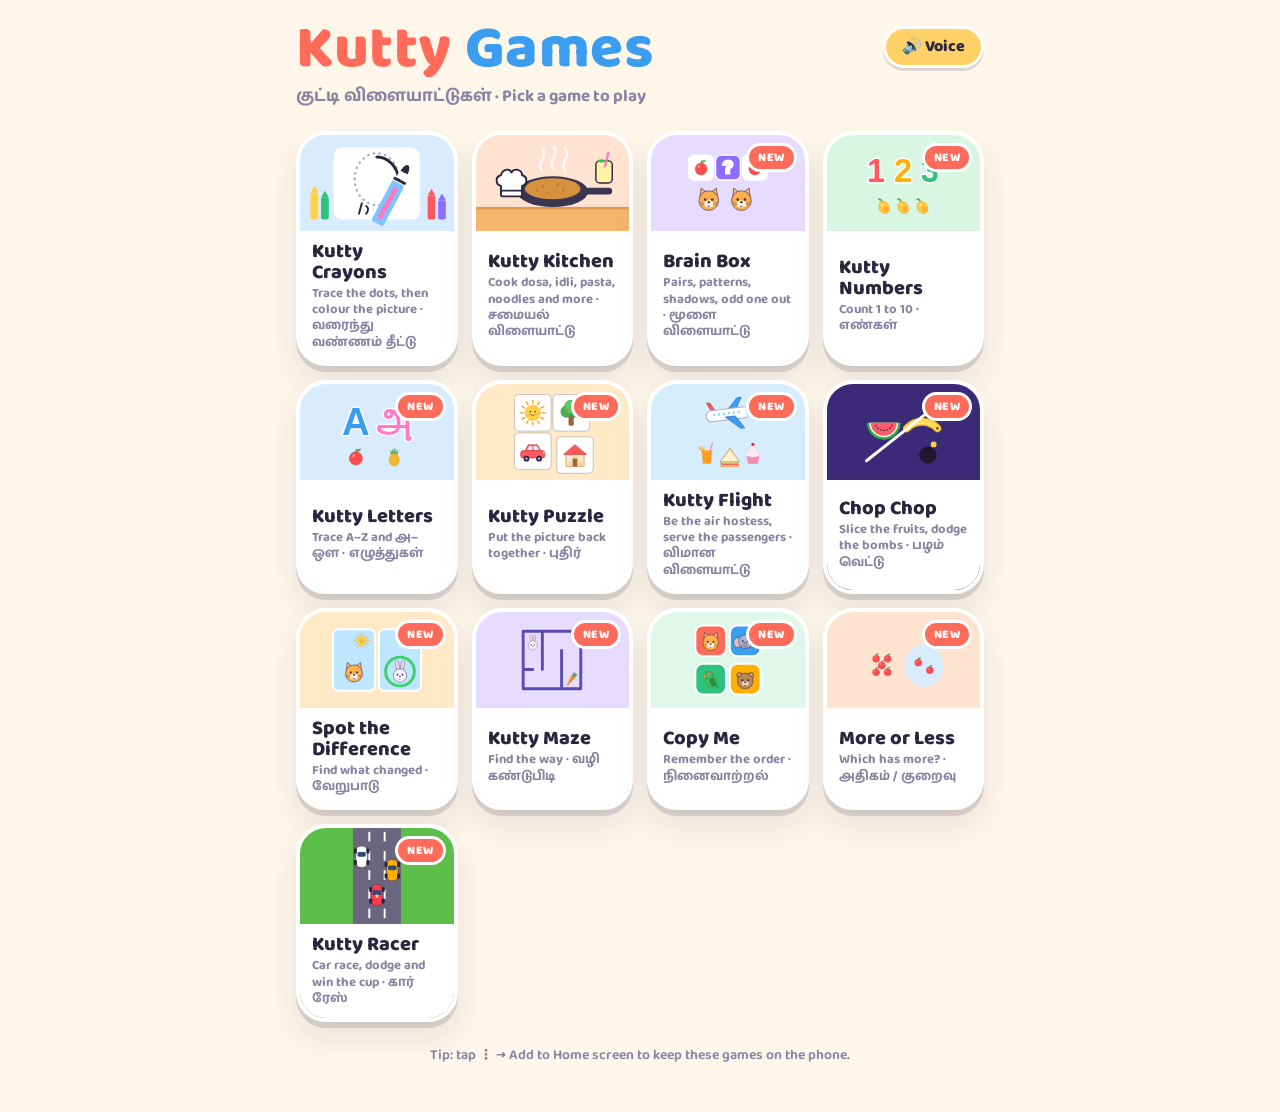
==== commit d2dc3e53: "Add Kutty Racer car racing game Co-Authored-By: Claude Opus 5.5 <noreply@anthropic.com> Claude-Sessi" ====
--- a/index.html
+++ b/index.html
@@ -124,6 +124,10 @@
       <div class="art" data-art="compare"></div>
       <div class="info"><div><b>More or Less</b><small>Which has more? · அதிகம் / குறைவு</small></div></div>
     </a>
+    <a class="game" href="race/" style="--bg:#5cbf4a;--btn:#ff6b5a"><span class="new">NEW</span>
+      <div class="art" data-art="race"></div>
+      <div class="info"><div><b>Kutty Racer</b><small>Car race, dodge and win the cup · கார் ரேஸ்</small></div></div>
+    </a>
   </div>
   <p class="foot">Tip: tap ⋮ → Add to Home screen to keep these games on the phone.</p>
 </main>
@@ -142,6 +146,9 @@
  maze(c){c.strokeStyle="#5b4bb7";c.lineWidth=3;c.lineCap="round";c.beginPath();[[20,20,80,20],[20,20,20,80],[20,80,80,80],[80,20,80,80],[40,20,40,60],[60,40,60,80],[20,60,30,60]].forEach(l=>{c.moveTo(l[0],l[1]);c.lineTo(l[2],l[3])});c.stroke();at(c,"bunny",30,32,18);at(c,"carrot",70,70,18)},
  copy(c){[["#ff6b5a","cat"],["#3a9df0","elephant"],["#2ec27e","bird"],["#ffb000","bear"]].forEach((p,i)=>{const x=32+(i%2)*36,y=30+Math.floor(i/2)*40;K.rrect(c,x-16,y-16,32,32,8);K.fs(c,p[0],"#fff",2);at(c,p[1],x,y,24)})},
  compare(c){K.ell(c,28,56,20,22,"#ffe3d1");K.ell(c,72,56,20,22,"#d9ecff");[[22,48],[34,48],[22,62],[34,62],[28,55]].forEach(p=>at(c,"apple",p[0],p[1],12));[[66,52],[78,60]].forEach(p=>at(c,"apple",p[0],p[1],12))},
+ race(c){c.fillStyle="#5cbf4a";c.fillRect(0,0,100,100);c.fillStyle="#6b6680";c.fillRect(25,0,50,100);c.fillStyle="#fff";for(let y=4;y<100;y+=20){c.fillRect(41,y,2,10);c.fillRect(57,y,2,10)}
+  const car=(x,y,col)=>{K.rrect(c,x-6,y-11,12,22,5);K.fs(c,col,"rgba(43,37,64,.5)",.8);K.rrect(c,x-4.5,y-5,9,5,2);K.fs(c,"#2b4a7a");for(const[a,b]of[[-6.5,-6],[6.5,-6],[-6.5,6],[6.5,6]]){K.rrect(c,x+a-1.6,y+b-2.6,3.2,5.2,1);K.fs(c,"#2b2540")}};
+  car(50,70,"#ff3b4e");car(34,30,"#ffffff");car(66,44,"#ffb000");K.star5(c,50,71,2.6,1.1,"#ffe066")},
  puzzle(c){const s=["sun","tree","car","house"];s.forEach((n,i)=>{const x=30+(i%2)*40,y=30+Math.floor(i/2)*40,o=i===3?4:0;rrect(c,x-19+o,y-19+o,38,38,4);fs(c,"#fff","rgba(43,37,64,.25)",1);at(c,n,x+o,y+o,30)})}};
 document.querySelectorAll("[data-art]").forEach(el=>{const r=el.getBoundingClientRect();const w=r.width||200,h=w*10/16;const cv=K.canvas(c=>{c.save();c.translate(50,50);c.scale(1,1);c.translate(-50,-50);ART[el.dataset.art](c);c.restore()},h);cv.style.width="auto";cv.style.height="100%";el.append(cv)});
 })();
